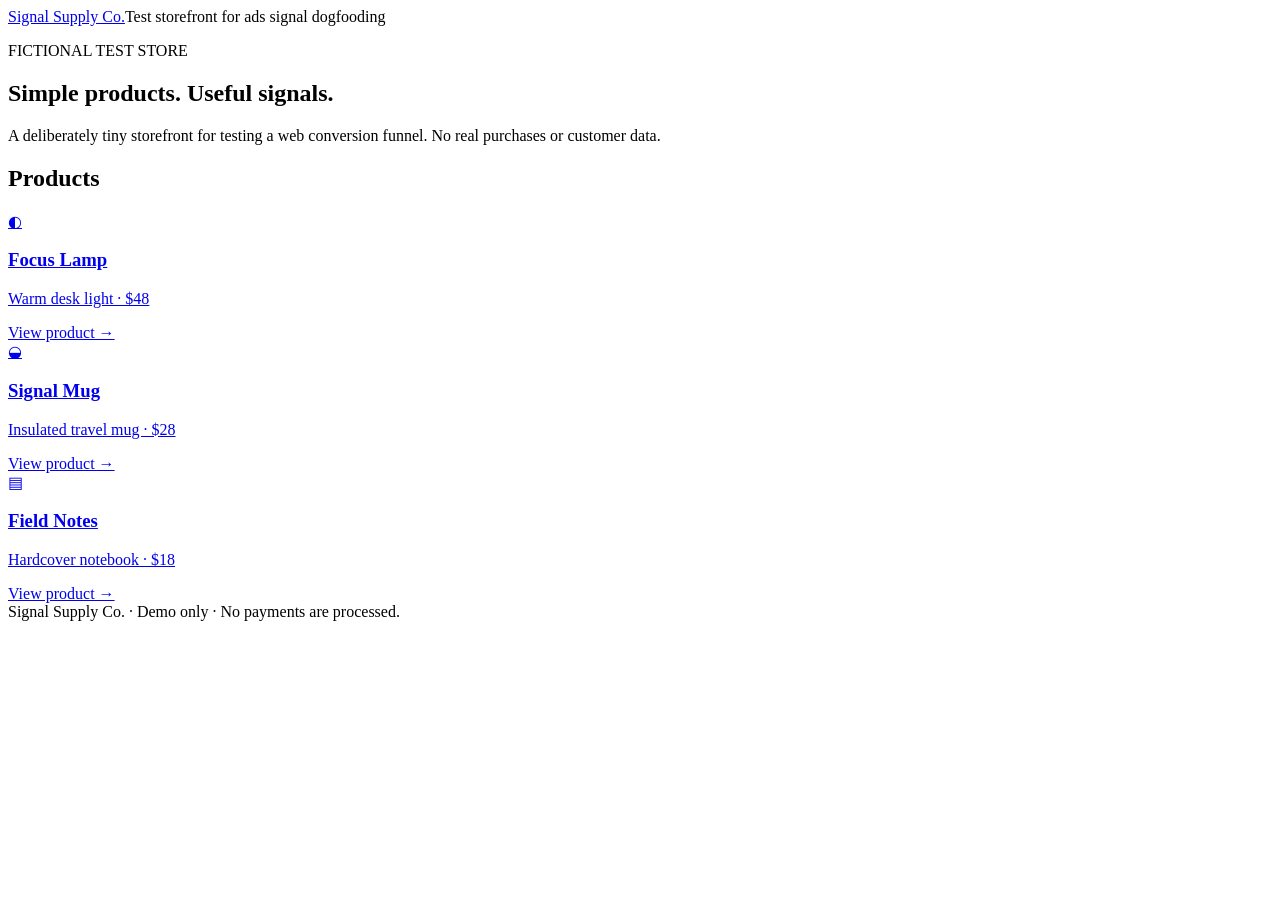
==== index.html @ c06bfd64 "Rename index 2.html to index.html" ====
<!doctype html><html><head><meta charset='utf-8'><meta name='viewport' content='width=device-width,initial-scale=1'><title>Signal Supply Co.</title><link rel='stylesheet' href='style.css'></head><body><header><a class='brand' href='index.html'>Signal Supply Co.</a><span>Test storefront for ads signal dogfooding</span></header><main><section class='hero'><p class='eyebrow'>FICTIONAL TEST STORE</p><h1>Simple products. Useful signals.</h1><p>A deliberately tiny storefront for testing a web conversion funnel. No real purchases or customer data.</p></section><h2>Products</h2><div class='grid'><a class='card' href='product.html?id=desk-lamp'><div class='art'>◐</div><h3>Focus Lamp</h3><p>Warm desk light · $48</p><span>View product →</span></a><a class='card' href='product.html?id=travel-mug'><div class='art'>◒</div><h3>Signal Mug</h3><p>Insulated travel mug · $28</p><span>View product →</span></a><a class='card' href='product.html?id=notebook'><div class='art'>▤</div><h3>Field Notes</h3><p>Hardcover notebook · $18</p><span>View product →</span></a></div></main><footer>Signal Supply Co. · Demo only · No payments are processed.</footer><script src='tracking.js'></script></body></html>
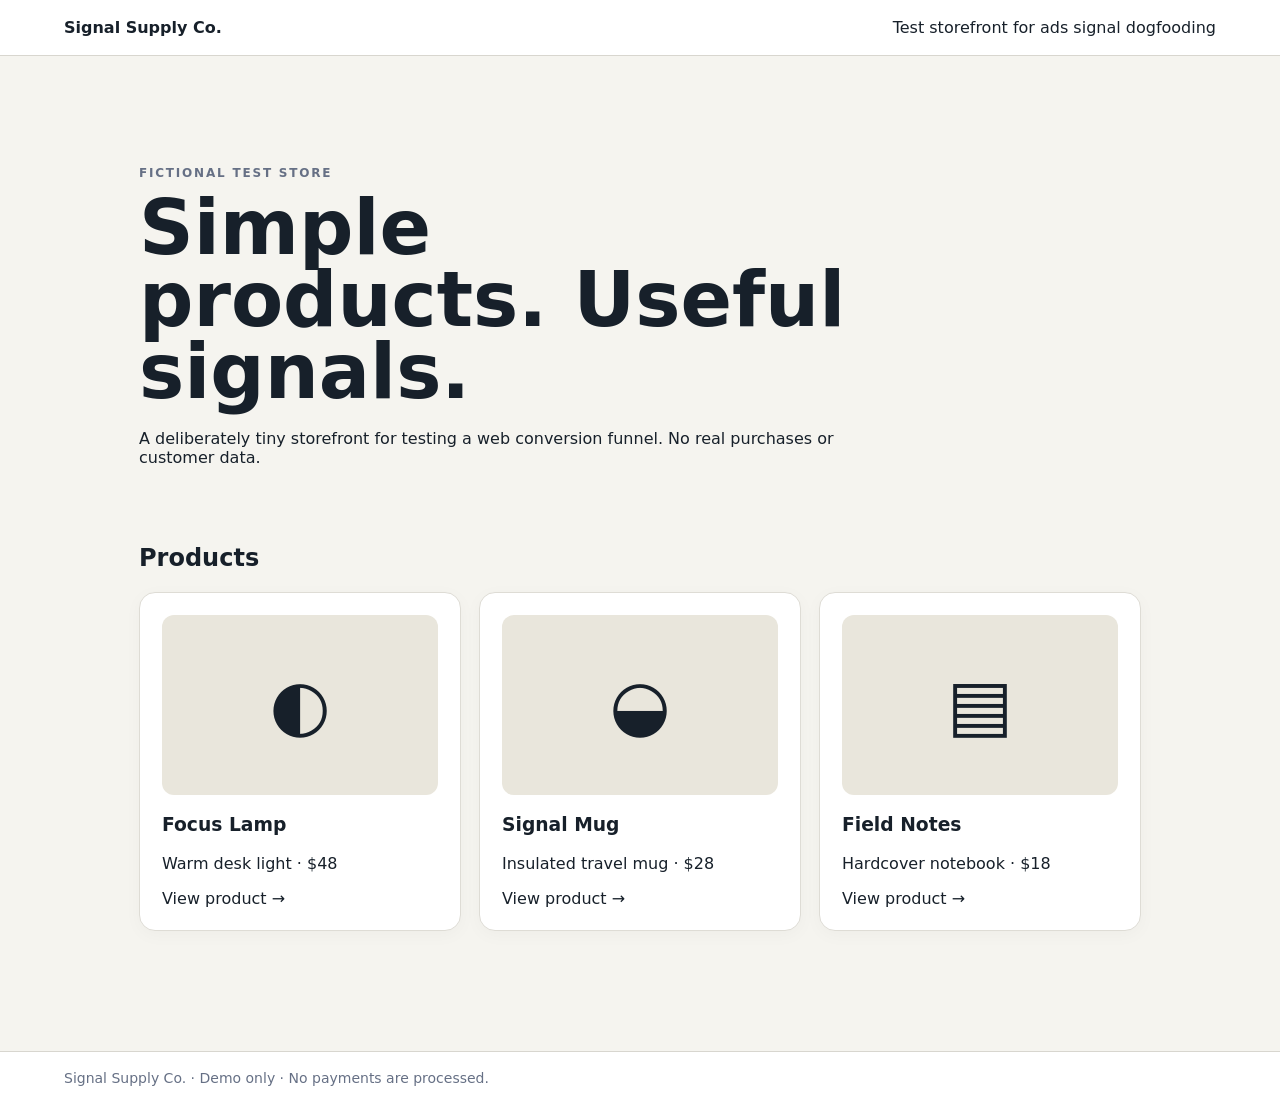
==== commit 6782dc3b: "Integrate Reddit Pixel for tracking Added Reddit Pixel tracking script for analytics." ====
--- a/index.html
+++ b/index.html
@@ -1 +1,8 @@
-<!doctype html><html><head><meta charset='utf-8'><meta name='viewport' content='width=device-width,initial-scale=1'><title>Signal Supply Co.</title><link rel='stylesheet' href='style.css'></head><body><header><a class='brand' href='index.html'>Signal Supply Co.</a><span>Test storefront for ads signal dogfooding</span></header><main><section class='hero'><p class='eyebrow'>FICTIONAL TEST STORE</p><h1>Simple products. Useful signals.</h1><p>A deliberately tiny storefront for testing a web conversion funnel. No real purchases or customer data.</p></section><h2>Products</h2><div class='grid'><a class='card' href='product.html?id=desk-lamp'><div class='art'>◐</div><h3>Focus Lamp</h3><p>Warm desk light · $48</p><span>View product →</span></a><a class='card' href='product.html?id=travel-mug'><div class='art'>◒</div><h3>Signal Mug</h3><p>Insulated travel mug · $28</p><span>View product →</span></a><a class='card' href='product.html?id=notebook'><div class='art'>▤</div><h3>Field Notes</h3><p>Hardcover notebook · $18</p><span>View product →</span></a></div></main><footer>Signal Supply Co. · Demo only · No payments are processed.</footer><script src='tracking.js'></script></body></html>
+<!doctype html><html><head><meta charset='utf-8'><meta name='viewport' content='width=device-width,initial-scale=1'><title>Signal Supply Co.</title><link rel='stylesheet' href='style.css'>
+<!-- Reddit Pixel -->
+<script>
+!function(w,d){if(!w.rdt){var p=w.rdt=function(){p.sendEvent?p.sendEvent.apply(p,arguments):p.callQueue.push(arguments)};p.callQueue=[];var t=d.createElement("script");t.src="https://www.redditstatic.com/ads/pixel.js?pixel_id=a2_i2hj6yuzrbat",t.async=!0;var s=d.getElementsByTagName("script")[0];s.parentNode.insertBefore(t,s)}}(window,document);rdt('init','a2_i2hj6yuzrbat');rdt('track', 'PageVisit');
+</script>
+<!-- DO NOT MODIFY UNLESS TO REPLACE A USER IDENTIFIER -->
+<!-- End Reddit Pixel -->
+</head><body><header><a class='brand' href='index.html'>Signal Supply Co.</a><span>Test storefront for ads signal dogfooding</span></header><main><section class='hero'><p class='eyebrow'>FICTIONAL TEST STORE</p><h1>Simple products. Useful signals.</h1><p>A deliberately tiny storefront for testing a web conversion funnel. No real purchases or customer data.</p></section><h2>Products</h2><div class='grid'><a class='card' href='product.html?id=desk-lamp'><div class='art'>◐</div><h3>Focus Lamp</h3><p>Warm desk light · $48</p><span>View product →</span></a><a class='card' href='product.html?id=travel-mug'><div class='art'>◒</div><h3>Signal Mug</h3><p>Insulated travel mug · $28</p><span>View product →</span></a><a class='card' href='product.html?id=notebook'><div class='art'>▤</div><h3>Field Notes</h3><p>Hardcover notebook · $18</p><span>View product →</span></a></div></main><footer>Signal Supply Co. · Demo only · No payments are processed.</footer><script src='tracking.js'></script></body></html>
--- a/style.css
+++ b/style.css
@@ -0,0 +1 @@
+:root{font-family:Inter,ui-sans-serif,system-ui,-apple-system,BlinkMacSystemFont,"Segoe UI",sans-serif;color:#17202a;background:#f5f4ef}*{box-sizing:border-box}body{margin:0}header,footer{padding:18px max(5vw,24px);display:flex;justify-content:space-between;gap:20px;border-bottom:1px solid #d8d6cf;background:#fff}footer{border-top:1px solid #d8d6cf;border-bottom:0;margin-top:64px;color:#667085;font-size:14px}.brand{font-weight:800;color:#17202a;text-decoration:none}main{max-width:1050px;margin:0 auto;padding:56px 24px}.hero{max-width:720px;padding:42px 0}.hero h1{font-size:clamp(42px,7vw,76px);line-height:.95;margin:10px 0 20px}.eyebrow{font-size:12px;letter-spacing:.15em;font-weight:800;color:#667085}.grid{display:grid;grid-template-columns:repeat(auto-fit,minmax(220px,1fr));gap:18px}.card,.panel{background:#fff;border:1px solid #dedcd5;border-radius:16px;padding:22px;color:inherit;text-decoration:none;box-shadow:0 4px 18px rgba(0,0,0,.03)}.card:hover{transform:translateY(-2px)}.art,.product-art{display:grid;place-items:center;background:#e9e6dc;border-radius:12px;height:180px;font-size:70px}.product{display:grid;grid-template-columns:minmax(260px,1fr) minmax(260px,1fr);gap:48px;align-items:center;margin-top:38px}.product-art{height:420px;font-size:120px}.price{font-size:28px;font-weight:800}button,.button{display:inline-block;border:0;border-radius:999px;background:#17202a;color:#fff;padding:14px 20px;font-weight:750;text-decoration:none;cursor:pointer}.note{font-size:13px;color:#667085;margin-top:18px}@media(max-width:700px){.product{grid-template-columns:1fr}.product-art{height:260px}header{flex-direction:column}}
